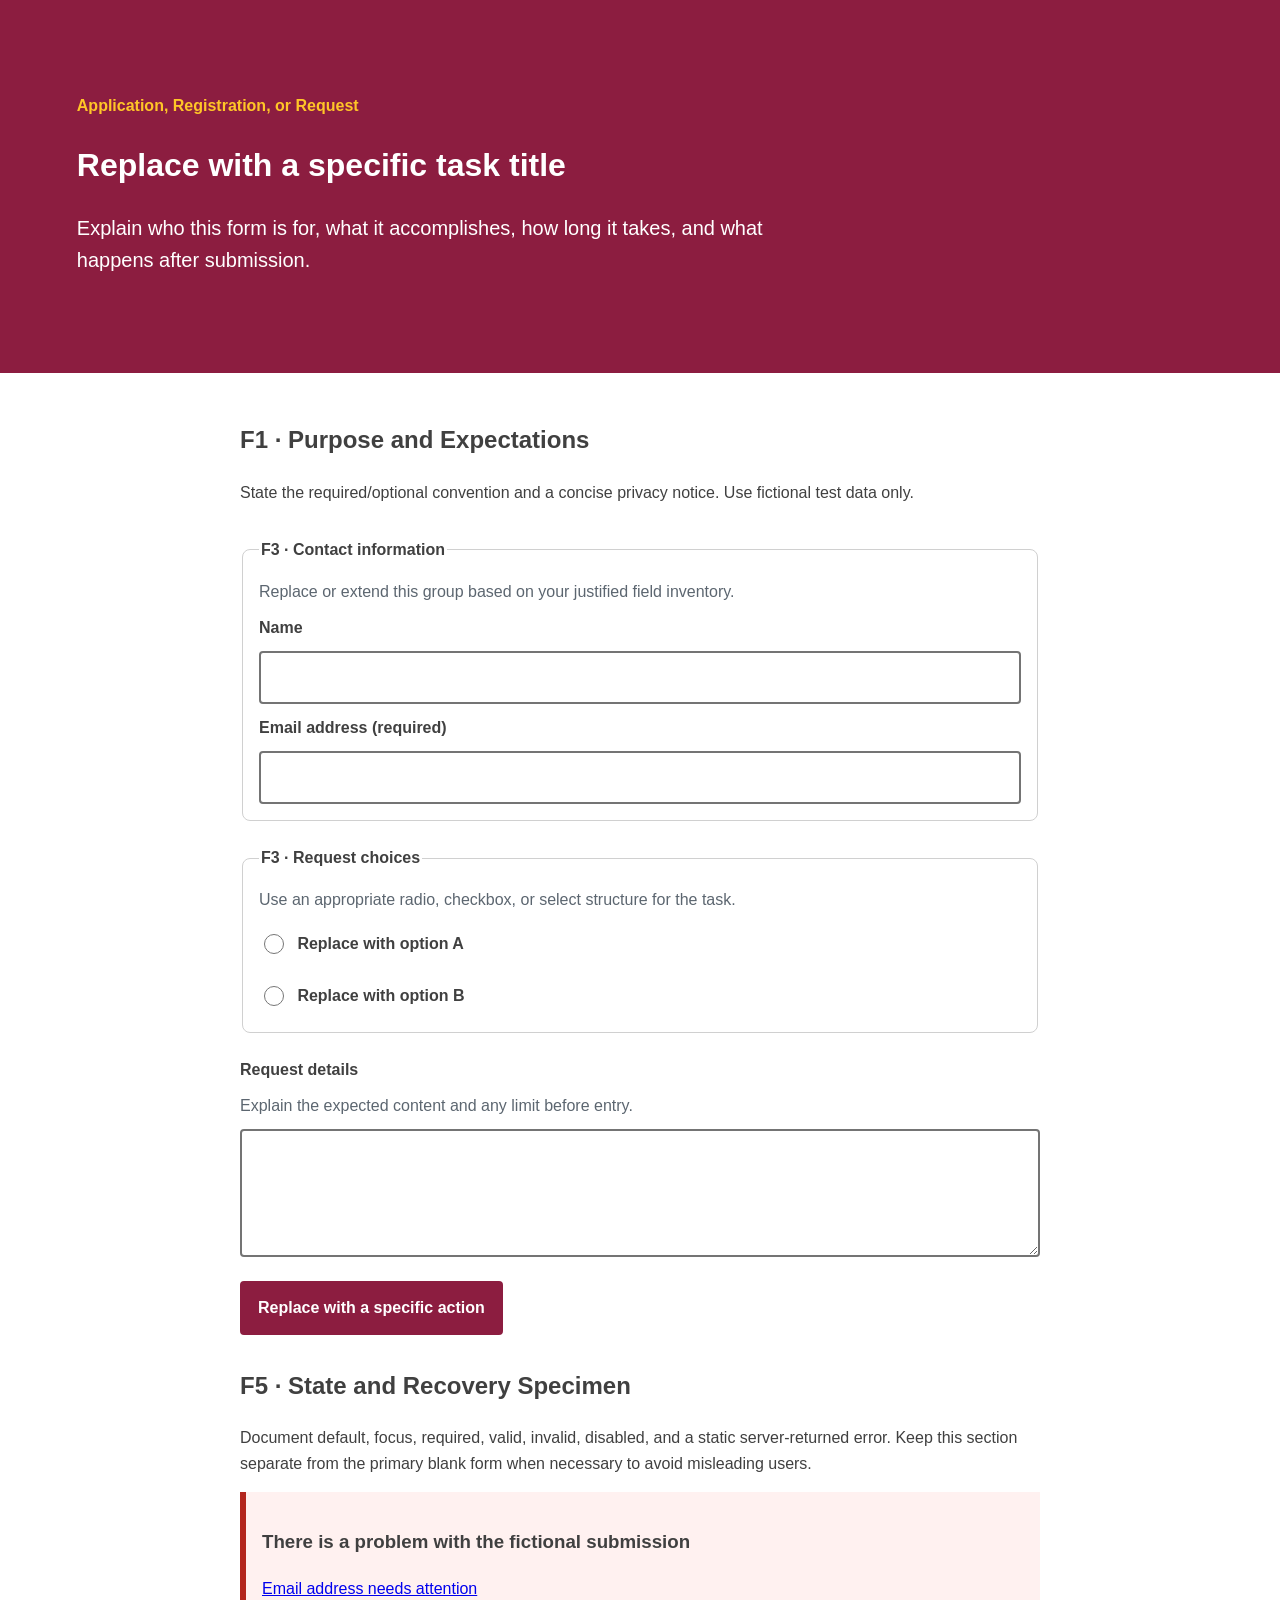
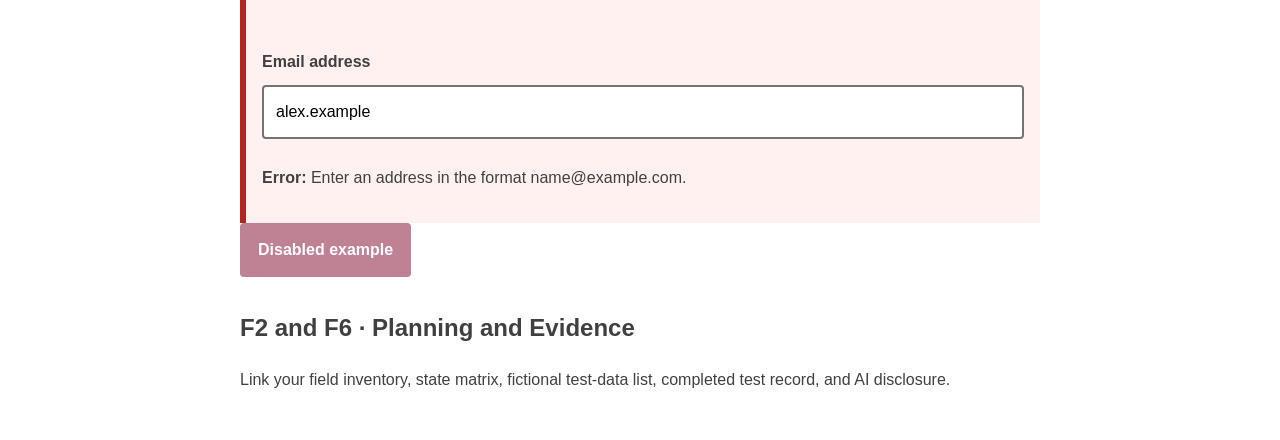
==== index.html @ d4b48e79 "Created Files" ====
<!doctype html>
<html lang="en">
    <head>
        <meta charset="utf-8">
        <meta name="viewport" content="width=device-width,initial-scale=1">
        <title>Inclusive Form Flow</title><link rel="stylesheet" href="styles.css">
    </head>
    <body>
        <header class="page-header">
            <p class="eyebrow">Application, Registration, or Request</p>
            <h1>Replace with a specific task title</h1>
            <p class="lede">Explain who this form is for, what it accomplishes, how long it takes, and what happens after submission.</p>
        </header>
        <main>
            <section id="expectations">
                <h2>F1 · Purpose and Expectations</h2>
                <p>State the required/optional convention and a concise privacy notice. Use fictional test data only.</p>
            </section>
            <form action="" method="get">
                <fieldset>
                    <legend>F3 · Contact information</legend>
                    <p class="help">Replace or extend this group based on your justified field inventory.</p>
                    <div class="field">
                        <label for="name">Name</label>
                        <input id="name" name="name" type="text" autocomplete="name">
                    </div>
                    <div class="field">
                        <label for="email">Email address (required)</label>
                        <input id="email" name="email" type="email" autocomplete="email" required>
                    </div>
                </fieldset>
                <fieldset>
                    <legend>F3 · Request choices</legend>
                    <p class="help">Use an appropriate radio, checkbox, or select structure for the task.</p>
                    <label class="choice">
                        <input type="radio" name="request_type" value="option-a"> Replace with option A</label>
                        <label class="choice"><input type="radio" name="request_type" value="option-b"> Replace with option B</label>
                    </fieldset>
                    <div class="field">
                        <label for="details">Request details</label>
                        <p class="help" id="details-help">Explain the expected content and any limit before entry.</p>
                        <textarea id="details" name="details" aria-describedby="details-help"></textarea>
                    </div>
                    <button type="submit">Replace with a specific action</button>
                </form>
                <section id="states">
                    <h2>F5 · State and Recovery Specimen</h2>
                    <p>Document default, focus, required, valid, invalid, disabled, and a static server-returned error. Keep this section separate from the primary blank form when necessary to avoid misleading users.</p>
                    <div class="error-summary">
                        <h3>There is a problem with the fictional submission</h3>
                        <p><a href="#error-example">Email address needs attention</a></p>
                    </div>
                    <div class="field field-error">
                        <label for="error-example">Email address</label>
                        <input id="error-example" type="email" value="alex.example" aria-invalid="true" aria-describedby="error-message">
                        <p id="error-message"><strong>Error:</strong> Enter an address in the format name@example.com.</p>
                    </div>
                    <button type="button" disabled>Disabled example</button>
                </section>
                <section id="documentation">
                    <h2>F2 and F6 · Planning and Evidence</h2>
                    <p>Link your field inventory, state matrix, fictional test-data list, completed test record, and AI disclosure.</p>
                </section>
            </main>
        </body>
        </html>
---- styles.css ----
:root{
    --color-text:#404040;
    --color-surface:#fff;
    --color-action:#8c1d40;
    --color-accent:#ffc627;
    --color-border:#747474;
    --color-error:#b3261e;
    --color-muted:#5c6670;
    --space-3:1rem;
    --radius:.5rem;
    --measure:68ch;
}
*,*::before,*::after{
    box-sizing:border-box;
}
body{
    margin:0;
    color:var(--color-text);
    background:var(--color-surface);
    font-family:Arial,sans-serif;
    line-height:1.6;
}
.page-header{
    padding:clamp(2rem,6vw,5rem);
    background:var(--color-action);
    color:#fff;
}
.eyebrow{
    color:var(--color-accent);
    font-weight:700;
}
.lede{
    max-width:var(--measure);
    font-size:1.25rem;
}
main{
    max-width:52rem;
    margin:auto;
    padding:var(--space-3);
}
section,form{
    margin-block:2rem;
}
form,fieldset,.field{
    display:grid;
    gap:.65rem;
}
form{
    gap:1.5rem;
}
fieldset{
    padding:1rem;
    border:1px solid #d0d0d0;
    border-radius:var(--radius);
}
legend,label{
    font-weight:700;
}
.help{
    margin:0;
    color:var(--color-muted);
}
input,select,textarea,button{
    font:inherit;
}
input:not([type="radio"]):not([type="checkbox"]),select,textarea{
    width:100%;
    padding:.75rem;
    border:2px solid var(--color-border);
    border-radius:.25rem;
}
textarea{
    min-height:8rem;
    resize:vertical;
}
.choice{
    display:flex;
    gap:.65rem;
    align-items:flex-start;
    padding:.5rem 0;
}
.choice input{
    inline-size:1.25rem;
    block-size:1.25rem;
}
button{
    justify-self:start;
    min-height:44px;
    padding:.75rem 1rem;
    background:var(--color-action);
    color:#fff;
    border:2px solid var(--color-action);
    border-radius:.25rem;
    font-weight:700;
}
:focus-visible{
    outline:.2rem solid var(--color-accent);
    outline-offset:.2rem;
}
.error-summary,.field-error{
    padding:1rem;
    border-left:.4rem solid var(--color-error);
    background:#fff1f0;
}
.field-error input{
    border-color:var(--color-error);
}
button:disabled{
    opacity:.55;
    cursor:not-allowed;
}
@media (min-width:48rem){
    .paired-fields{
        display:grid;
        grid-template-columns:1fr 1fr;
        gap:1rem;
    }
}
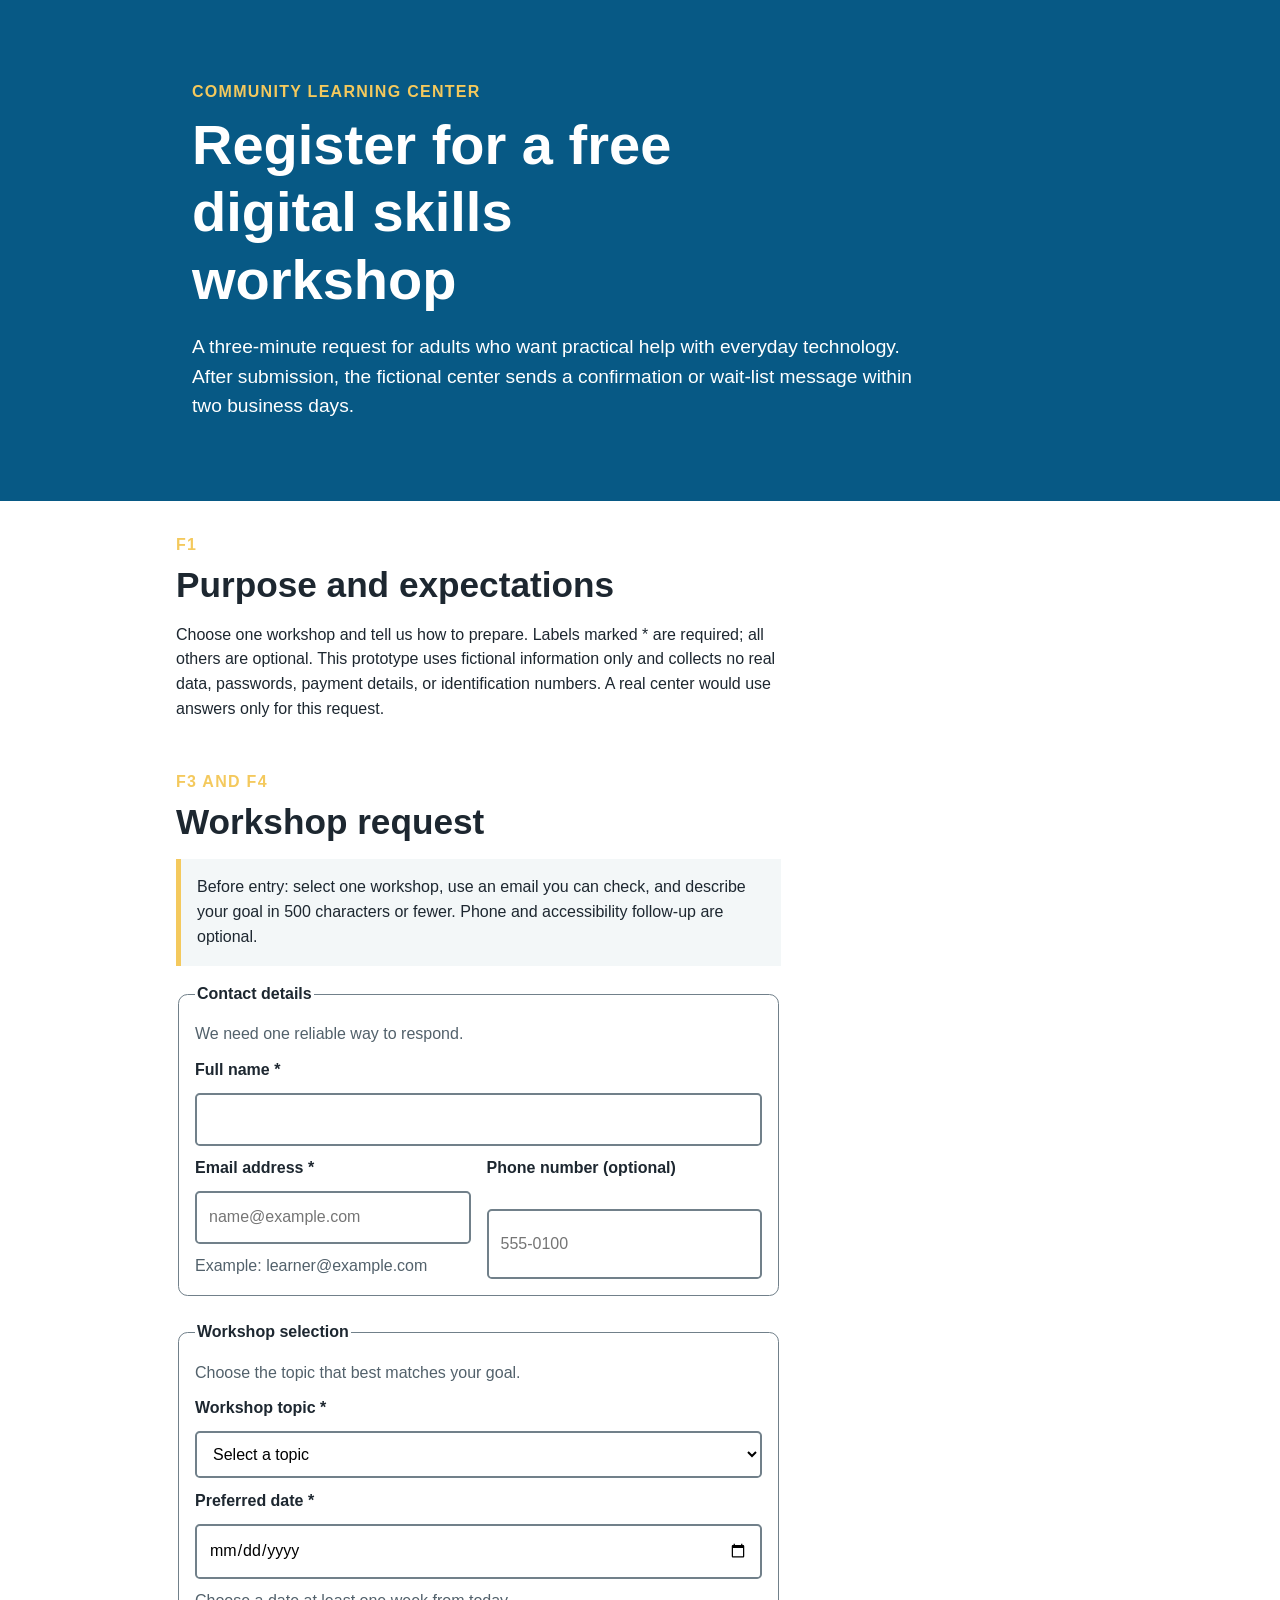
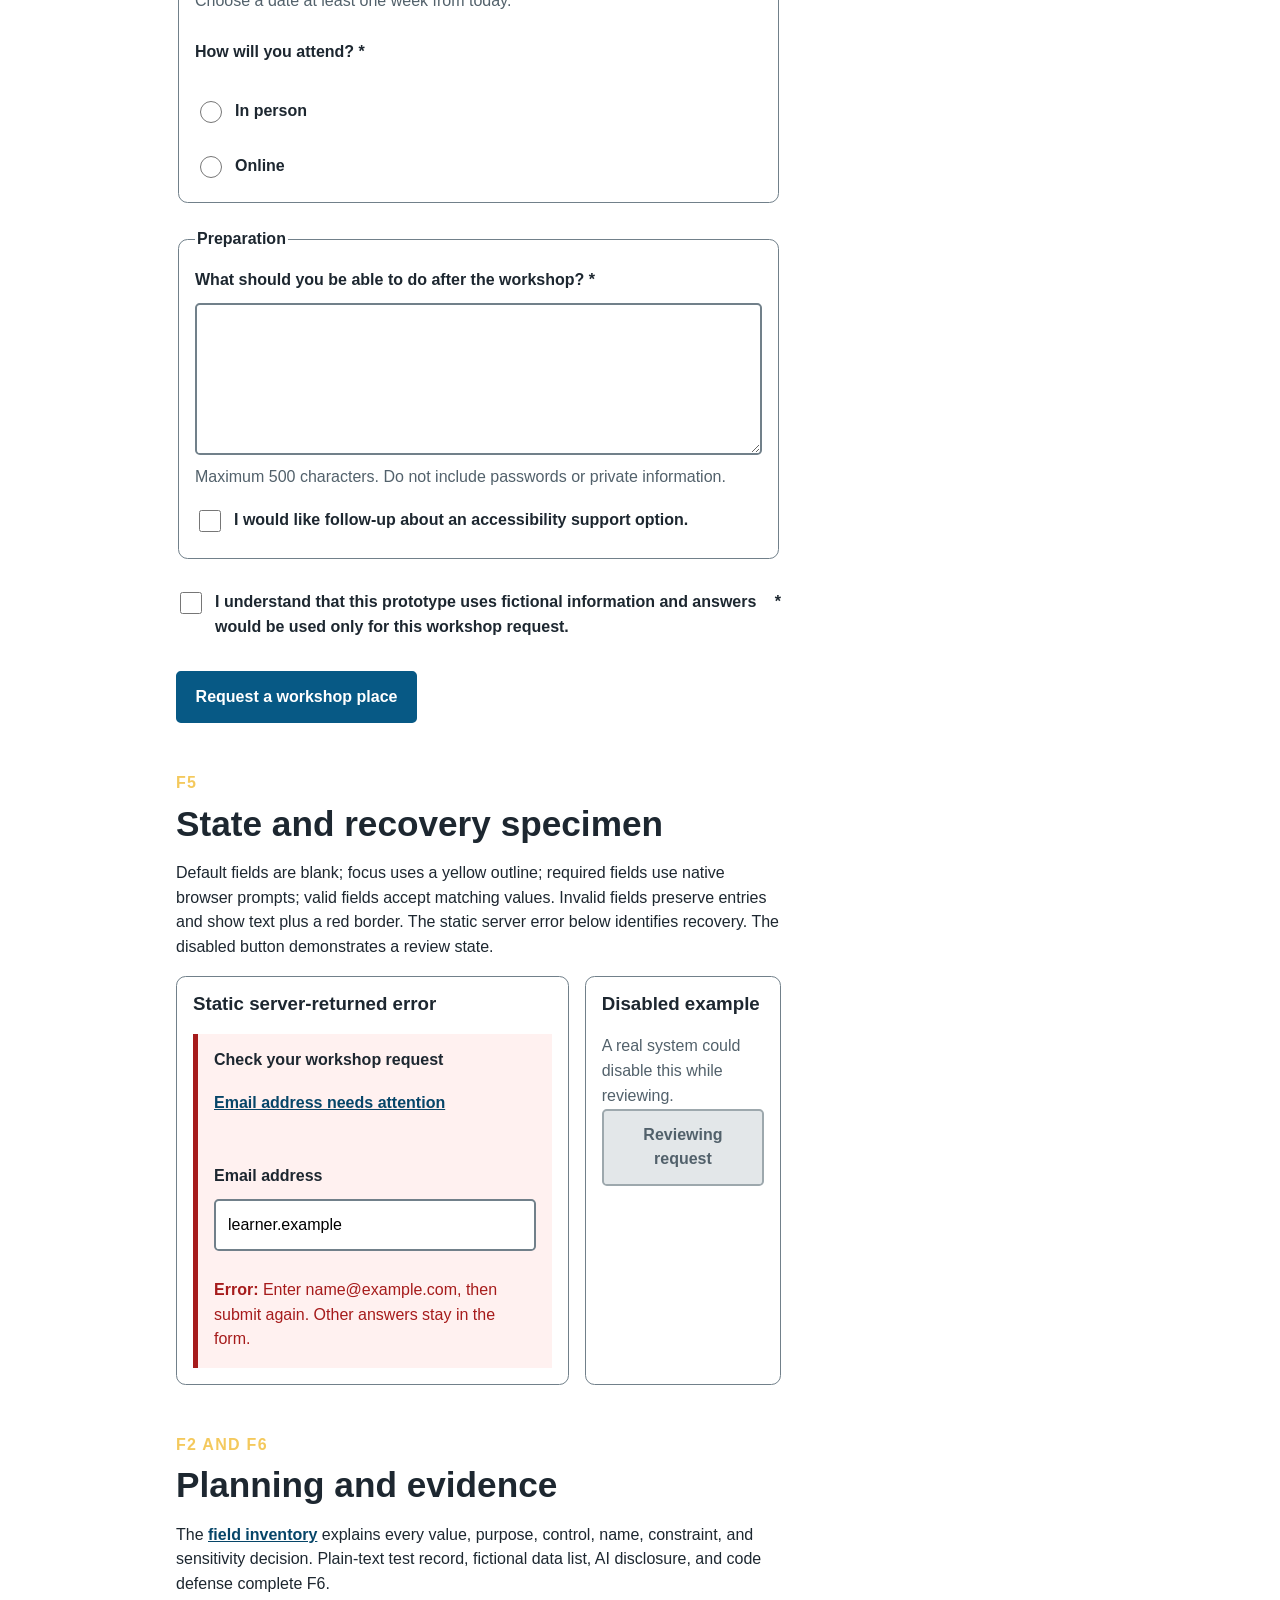
==== commit ebb4a65d: "Workshop registration foundation" ====
--- a/index.html
+++ b/index.html
@@ -2,65 +2,113 @@
 <html lang="en">
     <head>
         <meta charset="utf-8">
-        <meta name="viewport" content="width=device-width,initial-scale=1">
-        <title>Inclusive Form Flow</title><link rel="stylesheet" href="styles.css">
+        <meta name="viewport" content="width=device-width, initial-scale=1">
+        <title>Community Skills Workshop Registration</title>
+        <link rel="stylesheet" href="styles.css">
     </head>
     <body>
         <header class="page-header">
-            <p class="eyebrow">Application, Registration, or Request</p>
-            <h1>Replace with a specific task title</h1>
-            <p class="lede">Explain who this form is for, what it accomplishes, how long it takes, and what happens after submission.</p>
+            <p class="eyebrow">Community Learning Center</p>
+            <h1>Register for a free digital skills workshop</h1>
+            <p class="lede">A three-minute request for adults who want practical help with everyday technology. After submission, the fictional center sends a confirmation or wait-list message within two business days.</p>
         </header>
         <main>
             <section id="expectations">
-                <h2>F1 · Purpose and Expectations</h2>
-                <p>State the required/optional convention and a concise privacy notice. Use fictional test data only.</p>
+                <p class="section-label">F1</p>
+                <h2>Purpose and expectations</h2>
+                <p>Choose one workshop and tell us how to prepare. Labels marked <span aria-hidden="true">*</span> are required; all others are optional. This prototype uses fictional information only and collects no real data, passwords, payment details, or identification numbers. A real center would use answers only for this request.</p>
             </section>
-            <form action="" method="get">
-                <fieldset>
-                    <legend>F3 · Contact information</legend>
-                    <p class="help">Replace or extend this group based on your justified field inventory.</p>
-                    <div class="field">
-                        <label for="name">Name</label>
-                        <input id="name" name="name" type="text" autocomplete="name">
+            <section id="form-section">
+                <p class="section-label">F3 and F4</p>
+                <h2>Workshop request</h2>
+                <p class="requirements">Before entry: select one workshop, use an email you can check, and describe your goal in 500 characters or fewer. Phone and accessibility follow-up are optional.</p>
+                <form action="" method="post">
+                    <fieldset>
+                        <legend>Contact details</legend>
+                        <p class="help">We need one reliable way to respond.</p>
+                        <label for="full-name">Full name <span aria-hidden="true">*</span></label>
+                        <input id="full-name" name="full_name" type="text" autocomplete="name" required>
+                        <div class="paired-fields">
+                            <div class="field">
+                                <label for="email">Email address <span aria-hidden="true">*</span></label>
+                                <input id="email" name="email" type="email" autocomplete="email" placeholder="name@example.com" required>
+                                <p class="help">Example: learner@example.com</p>
+                            </div>
+                            <div class="field">
+                                <label for="phone">Phone number (optional)</label>
+                                <input id="phone" name="phone" type="tel" autocomplete="tel" inputmode="tel" placeholder="555-0100">
+                            </div>
+                        </div>
+                    </fieldset>
+                    <fieldset>
+                        <legend>Workshop selection</legend>
+                        <p class="help">Choose the topic that best matches your goal.</p>
+                        <label for="workshop">Workshop topic <span aria-hidden="true">*</span></label>
+                        <select id="workshop" name="workshop" required>
+                            <option value="">Select a topic</option>
+                            <option value="online-safety">Online safety basics</option>
+                            <option value="job-search">Online job searching</option>
+                            <option value="video-calls">Video calls and messaging</option>
+                        </select>
+                        <label for="preferred-date">Preferred date <span aria-hidden="true">*</span></label>
+                        <input id="preferred-date" name="preferred_date" type="date" required>
+                        <p class="help">Choose a date at least one week from today.</p>
+                        <p id="attendance-label" class="field-label">How will you attend? <span aria-hidden="true">*</span></p>
+                        <div class="choice-group" role="group" aria-labelledby="attendance-label">
+                            <label class="choice">
+                                <input type="radio" name="attendance" value="in-person" required> In person
+                            </label>
+                            <label class="choice">
+                                <input type="radio" name="attendance" value="online"> Online
+                            </label>
+                        </div>
+                    </fieldset>
+                    <fieldset>
+                        <legend>Preparation</legend>
+                        <label for="learning-goal">What should you be able to do after the workshop? <span aria-hidden="true">*</span></label>
+                        <textarea id="learning-goal" name="learning_goal" rows="5" maxlength="500" aria-describedby="learning-help" required></textarea>
+                        <p class="help" id="learning-help">Maximum 500 characters. Do not include passwords or private information.</p>
+                        <label class="choice">
+                            <input type="checkbox" name="accessibility_support" value="requested">
+                            I would like follow-up about an accessibility support option.
+                        </label>
+                    </fieldset>
+                    <label class="choice">
+                        <input type="checkbox" name="privacy_acknowledged" value="yes" required>
+                        I understand that this prototype uses fictional information and answers would be used only for this workshop request. <span aria-hidden="true">*</span>
+                    </label>
+                    <button type="submit">Request a workshop place</button>
+                </form>
+            </section>
+            <section id="states">
+                <p class="section-label">F5</p>
+                <h2>State and recovery specimen</h2>
+                <p>Default fields are blank; focus uses a yellow outline; required fields use native browser prompts; valid fields accept matching values. Invalid fields preserve entries and show text plus a red border. The static server error below identifies recovery. The disabled button demonstrates a review state.</p>
+                <div class="state-grid">
+                    <div class="state-card">
+                        <h3>Static server-returned error</h3>
+                        <div class="error-summary">
+                            <h4>Check your workshop request</h4>
+                            <p><a href="#error-example">Email address needs attention</a></p>
+                        </div>
+                        <div class="field field-error">
+                            <label for="error-example">Email address</label>
+                            <input id="error-example" type="email" value="learner.example" aria-invalid="true" aria-describedby="error-message">
+                            <p id="error-message" class="error-message"><strong>Error:</strong> Enter name@example.com, then submit again. Other answers stay in the form.</p>
+                        </div>
                     </div>
-                    <div class="field">
-                        <label for="email">Email address (required)</label>
-                        <input id="email" name="email" type="email" autocomplete="email" required>
+                    <div class="state-card">
+                        <h3>Disabled example</h3>
+                        <p class="help">A real system could disable this while reviewing.</p>
+                        <button type="button" disabled>Reviewing request</button>
                     </div>
-                </fieldset>
-                <fieldset>
-                    <legend>F3 · Request choices</legend>
-                    <p class="help">Use an appropriate radio, checkbox, or select structure for the task.</p>
-                    <label class="choice">
-                        <input type="radio" name="request_type" value="option-a"> Replace with option A</label>
-                        <label class="choice"><input type="radio" name="request_type" value="option-b"> Replace with option B</label>
-                    </fieldset>
-                    <div class="field">
-                        <label for="details">Request details</label>
-                        <p class="help" id="details-help">Explain the expected content and any limit before entry.</p>
-                        <textarea id="details" name="details" aria-describedby="details-help"></textarea>
-                    </div>
-                    <button type="submit">Replace with a specific action</button>
-                </form>
-                <section id="states">
-                    <h2>F5 · State and Recovery Specimen</h2>
-                    <p>Document default, focus, required, valid, invalid, disabled, and a static server-returned error. Keep this section separate from the primary blank form when necessary to avoid misleading users.</p>
-                    <div class="error-summary">
-                        <h3>There is a problem with the fictional submission</h3>
-                        <p><a href="#error-example">Email address needs attention</a></p>
-                    </div>
-                    <div class="field field-error">
-                        <label for="error-example">Email address</label>
-                        <input id="error-example" type="email" value="alex.example" aria-invalid="true" aria-describedby="error-message">
-                        <p id="error-message"><strong>Error:</strong> Enter an address in the format name@example.com.</p>
-                    </div>
-                    <button type="button" disabled>Disabled example</button>
-                </section>
-                <section id="documentation">
-                    <h2>F2 and F6 · Planning and Evidence</h2>
-                    <p>Link your field inventory, state matrix, fictional test-data list, completed test record, and AI disclosure.</p>
-                </section>
-            </main>
-        </body>
-        </html>
+                </div>
+            </section>
+            <section id="documentation">
+                <p class="section-label">F2 and F6</p>
+                <h2>Planning and evidence</h2>
+                <p>The <a href="field-inventory-template.html">field inventory</a> explains every value, purpose, control, name, constraint, and sensitivity decision. Plain-text test record, fictional data list, AI disclosure, and code defense complete F6.</p>
+            </section>
+        </main>
+    </body>
+</html>
--- a/styles.css
+++ b/styles.css
@@ -1,118 +1,204 @@
-:root{
-    --color-text:#404040;
-    --color-surface:#fff;
-    --color-action:#8c1d40;
-    --color-accent:#ffc627;
-    --color-border:#747474;
-    --color-error:#b3261e;
-    --color-muted:#5c6670;
-    --space-3:1rem;
-    --radius:.5rem;
-    --measure:68ch;
-}
-*,*::before,*::after{
-    box-sizing:border-box;
-}
-body{
-    margin:0;
-    color:var(--color-text);
-    background:var(--color-surface);
-    font-family:Arial,sans-serif;
-    line-height:1.6;
-}
-.page-header{
-    padding:clamp(2rem,6vw,5rem);
-    background:var(--color-action);
-    color:#fff;
-}
-.eyebrow{
-    color:var(--color-accent);
-    font-weight:700;
-}
-.lede{
-    max-width:var(--measure);
-    font-size:1.25rem;
-}
-main{
-    max-width:52rem;
-    margin:auto;
-    padding:var(--space-3);
-}
-section,form{
-    margin-block:2rem;
-}
-form,fieldset,.field{
-    display:grid;
-    gap:.65rem;
-}
-form{
-    gap:1.5rem;
-}
-fieldset{
-    padding:1rem;
-    border:1px solid #d0d0d0;
-    border-radius:var(--radius);
-}
-legend,label{
-    font-weight:700;
-}
-.help{
-    margin:0;
-    color:var(--color-muted);
-}
-input,select,textarea,button{
-    font:inherit;
-}
-input:not([type="radio"]):not([type="checkbox"]),select,textarea{
-    width:100%;
-    padding:.75rem;
-    border:2px solid var(--color-border);
-    border-radius:.25rem;
-}
-textarea{
-    min-height:8rem;
-    resize:vertical;
-}
-.choice{
-    display:flex;
-    gap:.65rem;
-    align-items:flex-start;
-    padding:.5rem 0;
-}
-.choice input{
-    inline-size:1.25rem;
-    block-size:1.25rem;
-}
-button{
-    justify-self:start;
-    min-height:44px;
-    padding:.75rem 1rem;
-    background:var(--color-action);
-    color:#fff;
-    border:2px solid var(--color-action);
-    border-radius:.25rem;
-    font-weight:700;
-}
-:focus-visible{
-    outline:.2rem solid var(--color-accent);
-    outline-offset:.2rem;
-}
-.error-summary,.field-error{
-    padding:1rem;
-    border-left:.4rem solid var(--color-error);
-    background:#fff1f0;
-}
-.field-error input{
-    border-color:var(--color-error);
-}
-button:disabled{
-    opacity:.55;
-    cursor:not-allowed;
-}
-@media (min-width:48rem){
-    .paired-fields{
-        display:grid;
-        grid-template-columns:1fr 1fr;
-        gap:1rem;
+:root {
+    --ink: #1d2730;
+    --muted: #52616b;
+    --surface: #fff;
+    --soft: #f3f7f8;
+    --action: #075985;
+    --dark: #064568;
+    --accent: #f4c95d;
+    --border: #71808a;
+    --error: #a61b1b;
+    --radius: .6rem;
+    --measure: 68ch;
+}
+
+*, *::before {
+    box-sizing: border-box;
+}
+
+body {
+    margin: 0;
+    color: var(--ink);
+    background: var(--surface);
+    font: 1rem/1.55 Arial, sans-serif;
+}
+
+a {
+    color: var(--dark);
+    font-weight: 700;
+}
+
+.page-header {
+    padding: clamp(2.5rem, 7vw, 5rem) max(1rem, calc((100% - 56rem) / 2));
+    color: #fff;
+    background: var(--action);
+}
+
+main {
+    width: min(100% - 2rem, 58rem);
+    margin: auto;
+    padding-block: 2rem 4rem;
+}
+
+.eyebrow, .section-label {
+    margin: 0 0 .4rem;
+    color: var(--accent);
+    font-weight: 700;
+    letter-spacing: .08em;
+    text-transform: uppercase;
+}
+
+h1, h2, h3, h4 {
+    line-height: 1.2;
+}
+
+h1 {
+    max-width: 18ch;
+    margin: 0;
+    font-size: clamp(2rem, 7vw, 3.5rem);
+}
+
+h2 {
+    margin-block: .2rem 1rem;
+    font-size: clamp(1.5rem, 4vw, 2.2rem);
+}
+
+h3 {
+    margin-top: 0;
+}
+
+.lede {
+    max-width: var(--measure);
+    margin-bottom: 0;
+    font-size: 1.2rem;
+}
+
+section {
+    max-width: var(--measure);
+    margin-bottom: 3rem;
+}
+
+.requirements, .error-summary, .field-error {
+    padding: 1rem;
+    border-left: .35rem solid var(--accent);
+    background: var(--soft);
+}
+
+form, fieldset, .field {
+    display: grid;
+    gap: .65rem;
+}
+
+form {
+    gap: 1.5rem;
+}
+
+fieldset, .state-card {
+    min-width: 0;
+    padding: 1rem;
+    border: 1px solid var(--border);
+    border-radius: var(--radius);
+}
+
+legend, label, .field-label {
+    font-weight: 700;
+}
+
+.help {
+    margin: 0;
+    color: var(--muted);
+}
+
+input, select, textarea, button {
+    font: inherit;
+}
+
+input:not([type="radio"]):not([type="checkbox"]), select, textarea {
+    width: 100%;
+    padding: .75rem;
+    border: 2px solid var(--border);
+    border-radius: .3rem;
+    background: #fff;
+}
+
+textarea {
+    min-height: 8rem;
+    resize: vertical;
+}
+
+.choice {
+    display: flex;
+    gap: .65rem;
+    align-items: flex-start;
+    padding: .45rem 0;
+}
+
+.choice input {
+    flex: 0 0 auto;
+    inline-size: 1.35rem;
+    block-size: 1.35rem;
+    margin-top: .15rem;
+}
+
+.choice-group, .state-grid {
+    display: grid;
+    gap: 1rem;
+}
+
+button {
+    justify-self: start;
+    min-height: 48px;
+    padding: .75rem 1.1rem;
+    color: #fff;
+    background: var(--action);
+    border: 2px solid var(--action);
+    border-radius: .3rem;
+    font-weight: 700;
+    cursor: pointer;
+}
+
+button:hover {
+    background: var(--dark);
+}
+
+:focus-visible {
+    outline: .22rem solid var(--accent);
+    outline-offset: .2rem;
+}
+
+.error-summary, .field-error {
+    border-left-color: var(--error);
+    background: #fff1f0;
+}
+
+.error-summary h4 {
+    margin-top: 0;
+}
+
+.field-error input {
+    border-color: var(--error);
+}
+
+.error-message {
+    margin-bottom: 0;
+    color: var(--error);
+}
+
+button:disabled {
+    color: var(--muted);
+    background: #e3e7e9;
+    border-color: #9da8ad;
+    cursor: not-allowed;
+}
+
+@media (min-width: 48rem) {
+    .paired-fields {
+        display: grid;
+        grid-template-columns: 1fr 1fr;
+        gap: 1rem;
     }
-}
+
+    .state-grid {
+        grid-template-columns: 2fr 1fr;
+    }
+}
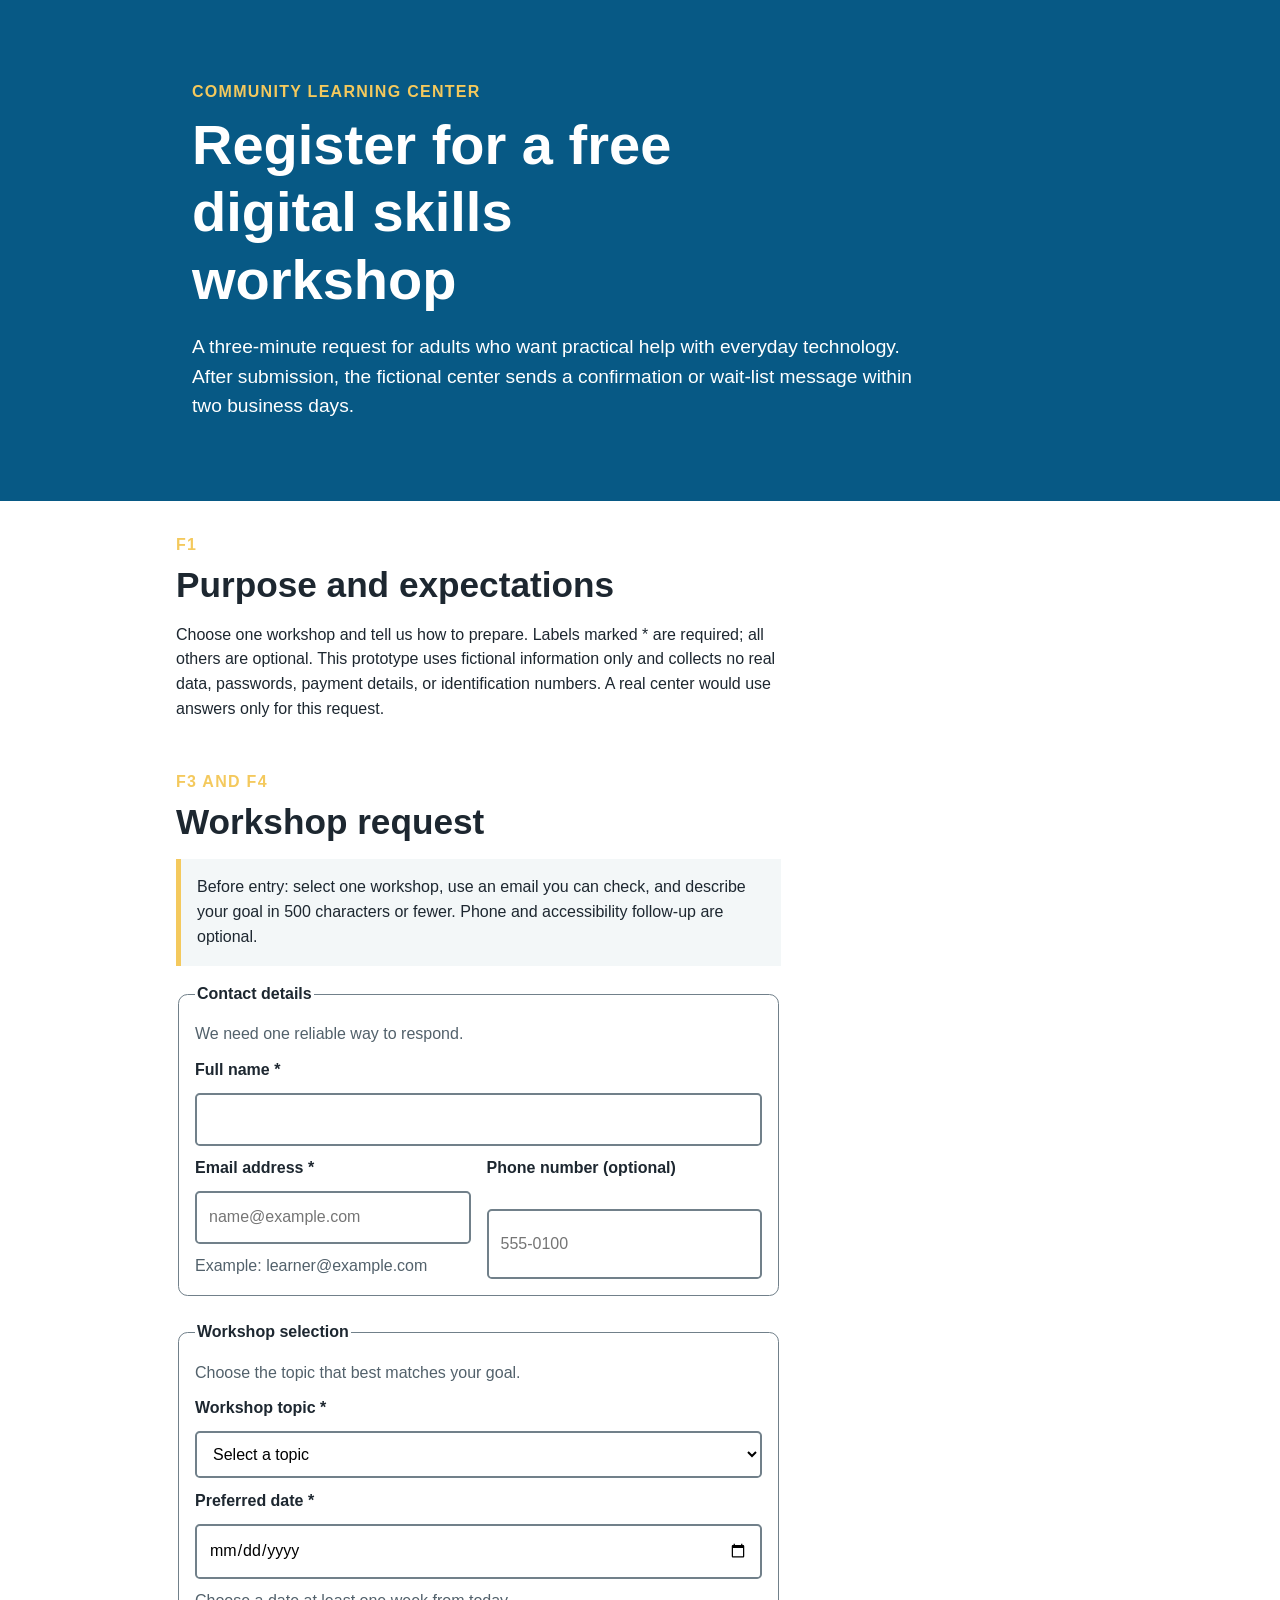
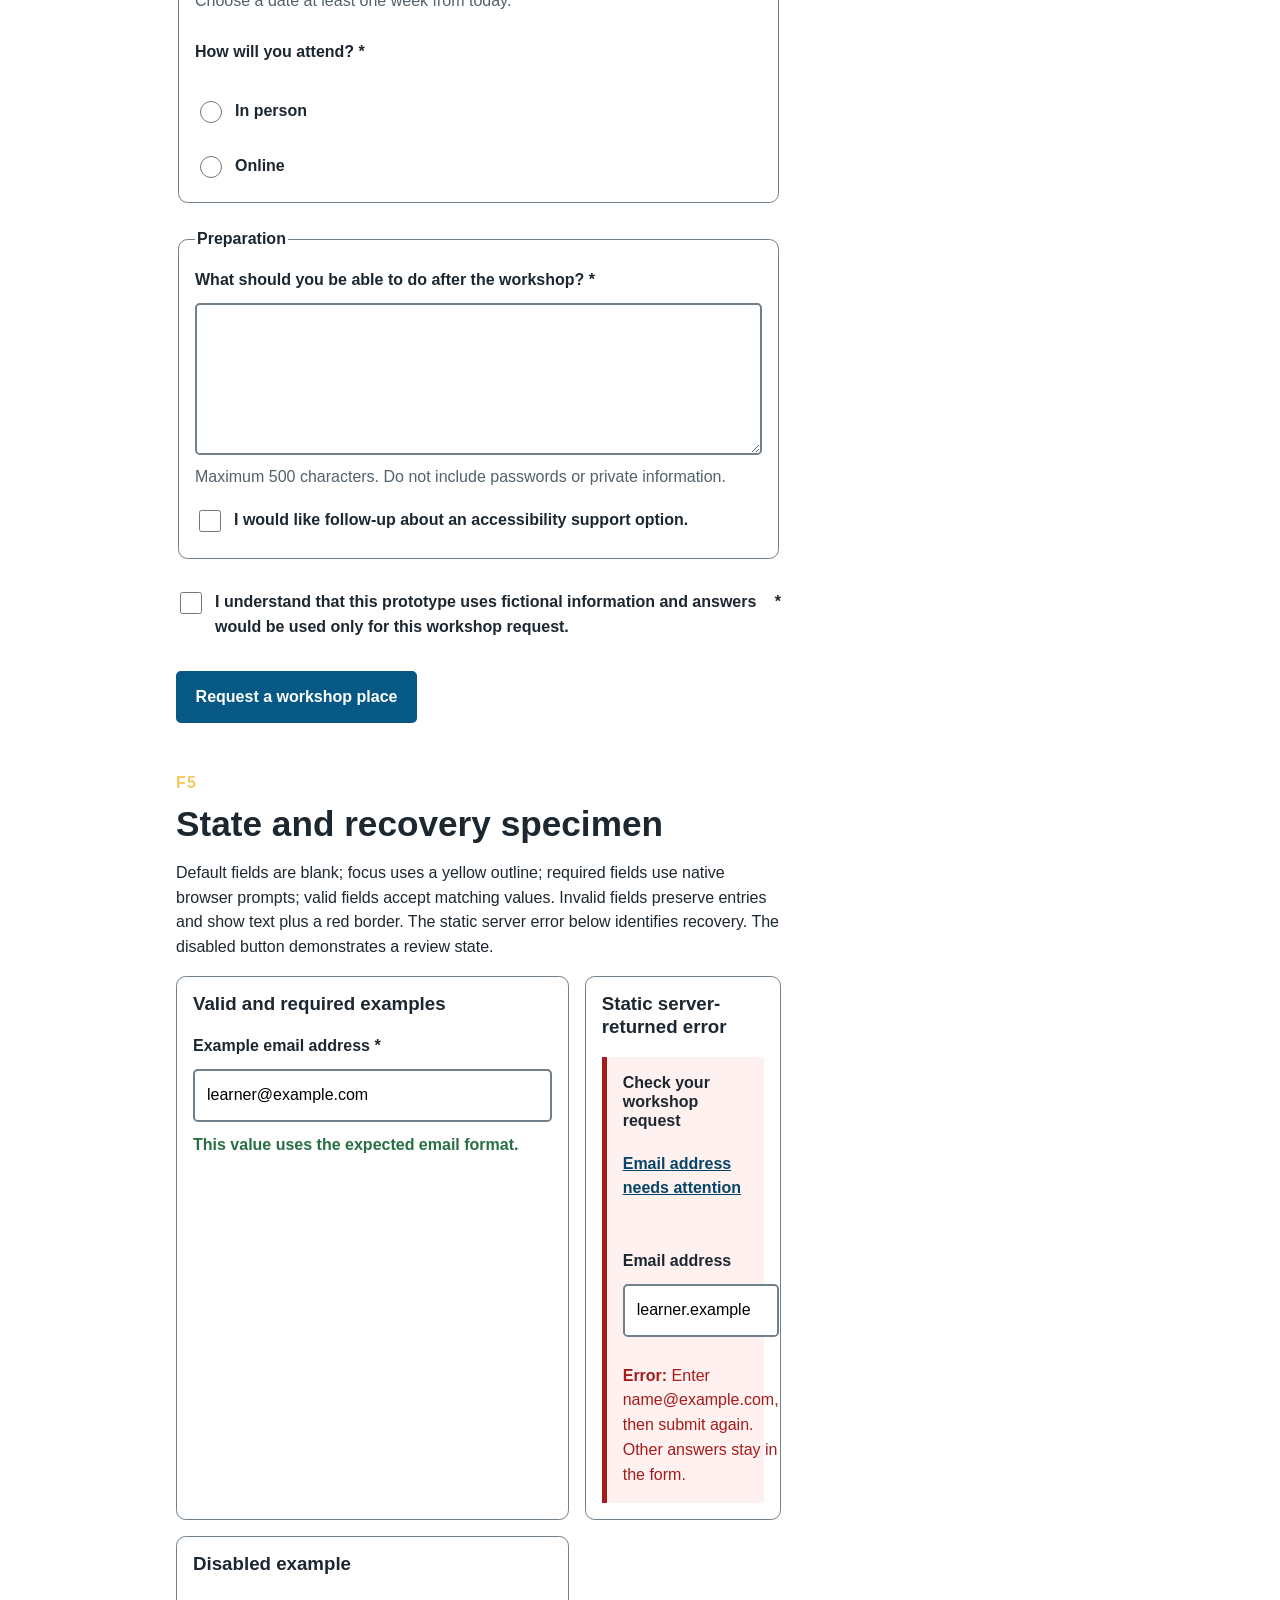
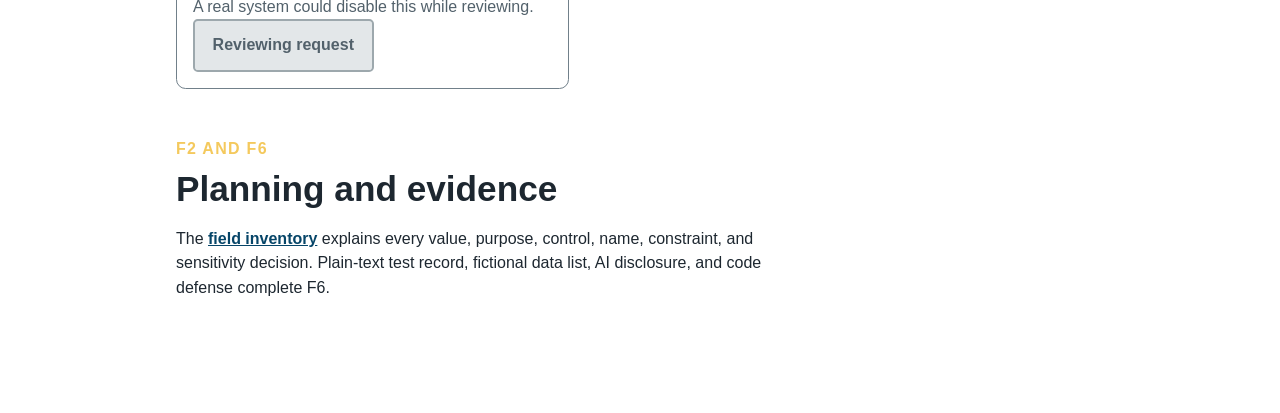
==== commit a977b602: "Form validation and evidence" ====
--- a/index.html
+++ b/index.html
@@ -27,11 +27,11 @@
                         <legend>Contact details</legend>
                         <p class="help">We need one reliable way to respond.</p>
                         <label for="full-name">Full name <span aria-hidden="true">*</span></label>
-                        <input id="full-name" name="full_name" type="text" autocomplete="name" required>
+                        <input id="full-name" name="full_name" type="text" autocomplete="name" minlength="2" maxlength="80" required>
                         <div class="paired-fields">
                             <div class="field">
                                 <label for="email">Email address <span aria-hidden="true">*</span></label>
-                                <input id="email" name="email" type="email" autocomplete="email" placeholder="name@example.com" required>
+                                <input id="email" name="email" type="email" autocomplete="email" maxlength="254" placeholder="name@example.com" required>
                                 <p class="help">Example: learner@example.com</p>
                             </div>
                             <div class="field">
@@ -51,7 +51,7 @@
                             <option value="video-calls">Video calls and messaging</option>
                         </select>
                         <label for="preferred-date">Preferred date <span aria-hidden="true">*</span></label>
-                        <input id="preferred-date" name="preferred_date" type="date" required>
+                        <input id="preferred-date" name="preferred_date" type="date" min="2026-11-15" required>
                         <p class="help">Choose a date at least one week from today.</p>
                         <p id="attendance-label" class="field-label">How will you attend? <span aria-hidden="true">*</span></p>
                         <div class="choice-group" role="group" aria-labelledby="attendance-label">
@@ -86,6 +86,14 @@
                 <p>Default fields are blank; focus uses a yellow outline; required fields use native browser prompts; valid fields accept matching values. Invalid fields preserve entries and show text plus a red border. The static server error below identifies recovery. The disabled button demonstrates a review state.</p>
                 <div class="state-grid">
                     <div class="state-card">
+                        <h3>Valid and required examples</h3>
+                        <div class="field field-valid">
+                            <label for="valid-example">Example email address <span aria-hidden="true">*</span></label>
+                            <input id="valid-example" type="email" value="learner@example.com" aria-describedby="valid-message" required>
+                            <p id="valid-message" class="valid-message">This value uses the expected email format.</p>
+                        </div>
+                    </div>
+                    <div class="state-card">
                         <h3>Static server-returned error</h3>
                         <div class="error-summary">
                             <h4>Check your workshop request</h4>
--- a/styles.css
+++ b/styles.css
@@ -179,6 +179,16 @@
     border-color: var(--error);
 }
 
+.field-valid input {
+    border-color: #287044;
+}
+
+.valid-message {
+    margin: 0;
+    color: #287044;
+    font-weight: 700;
+}
+
 .error-message {
     margin-bottom: 0;
     color: var(--error);
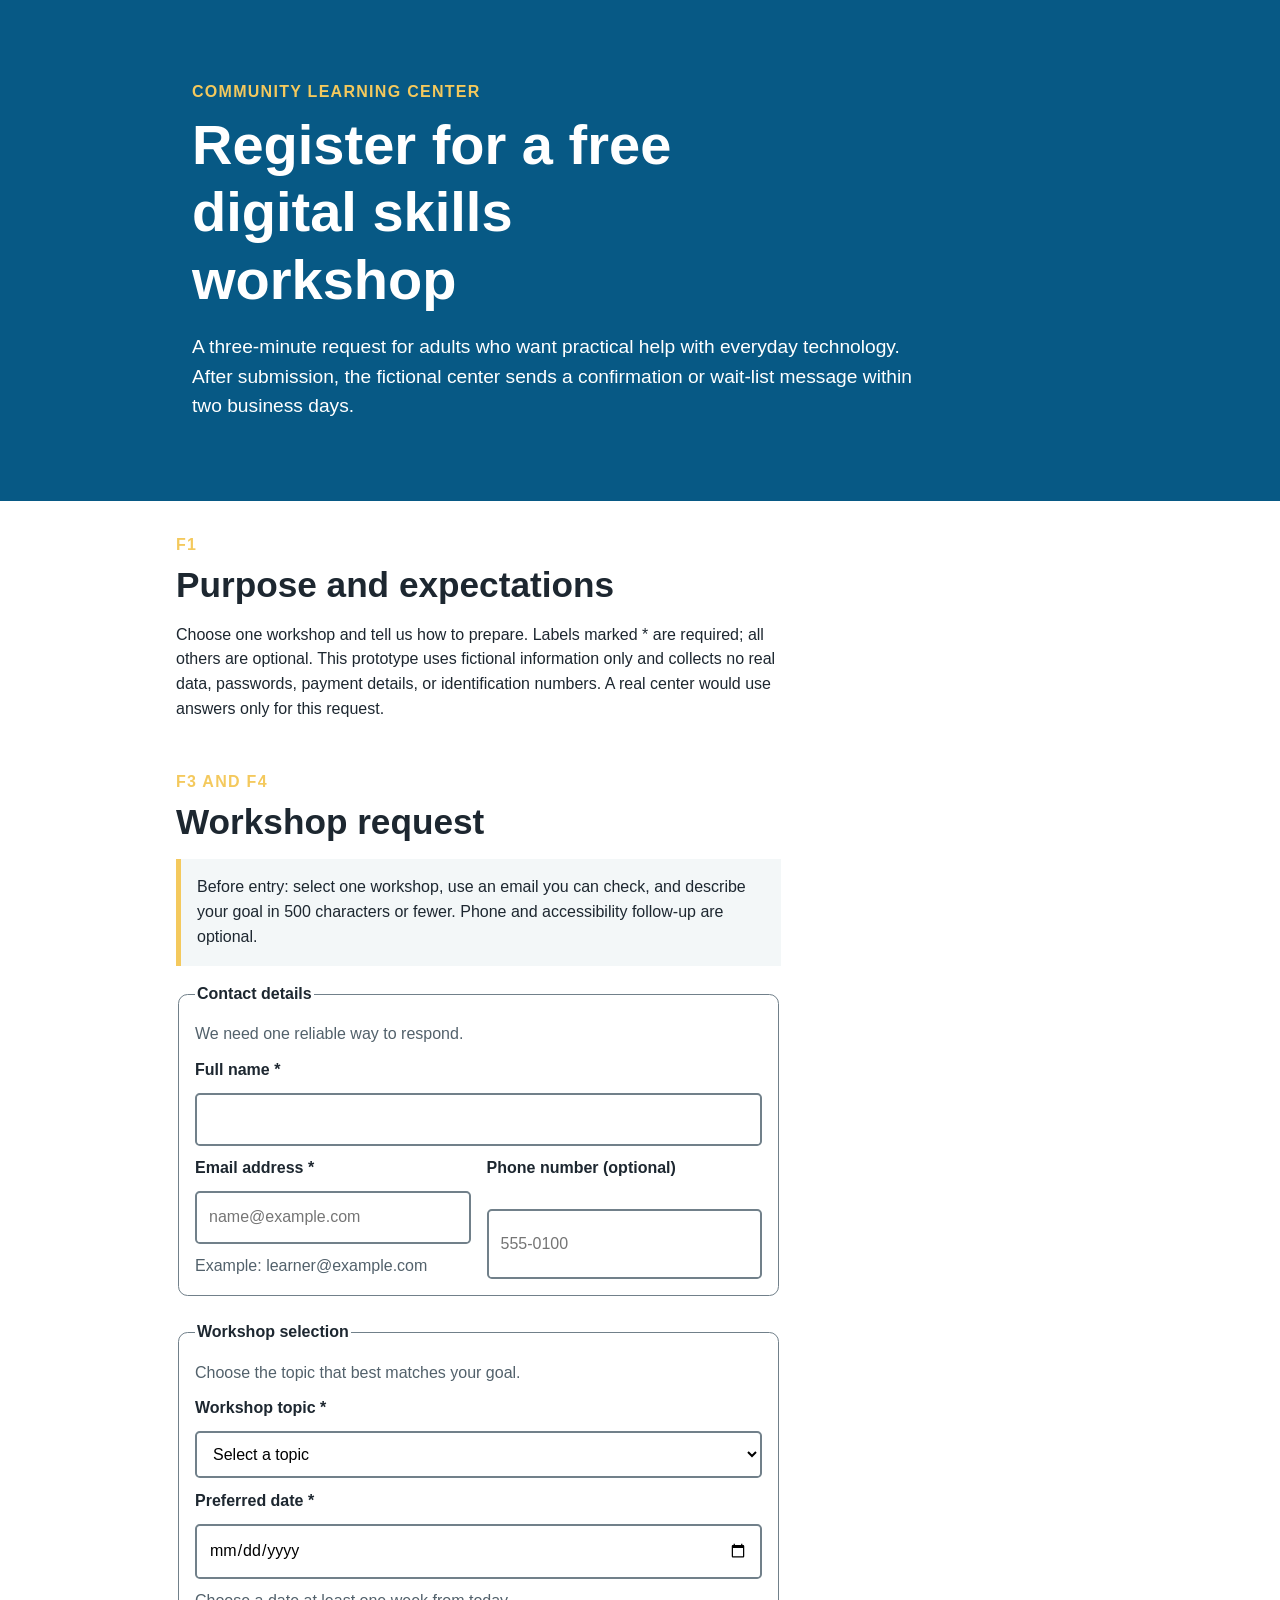
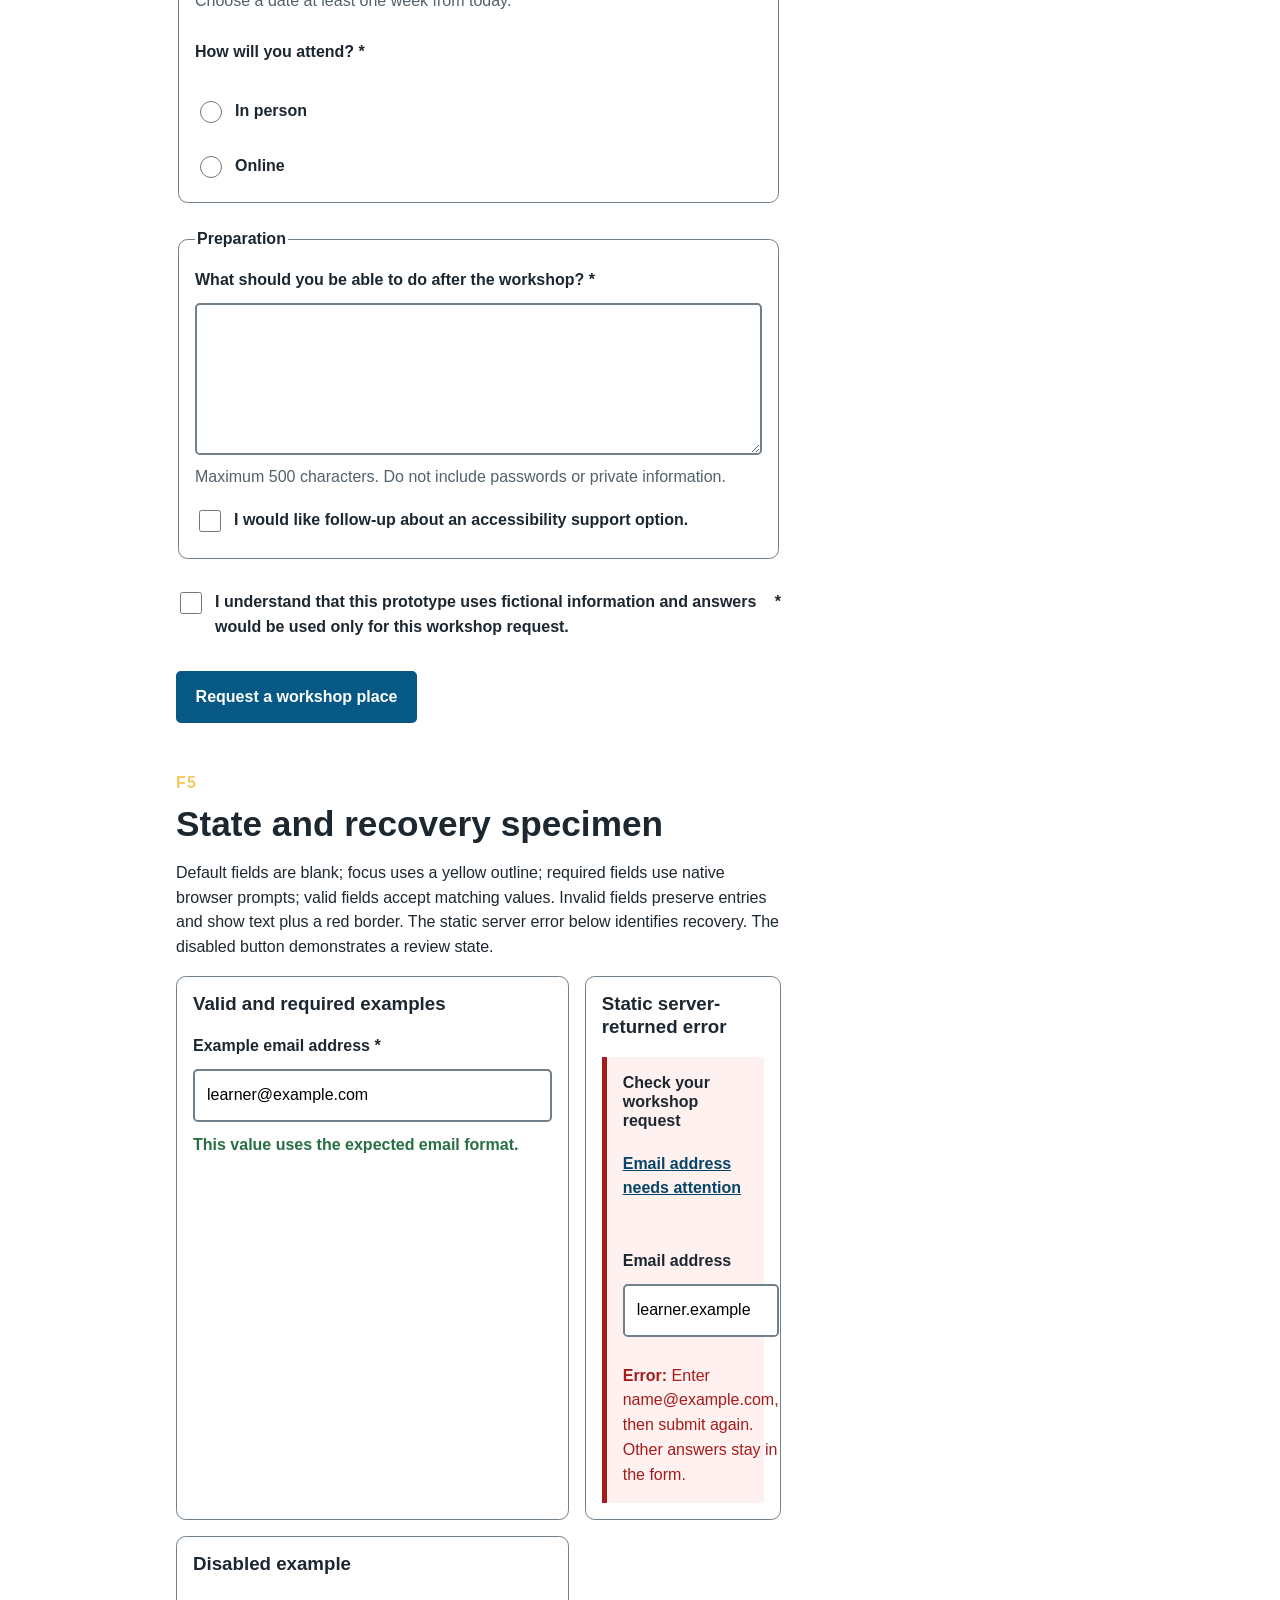
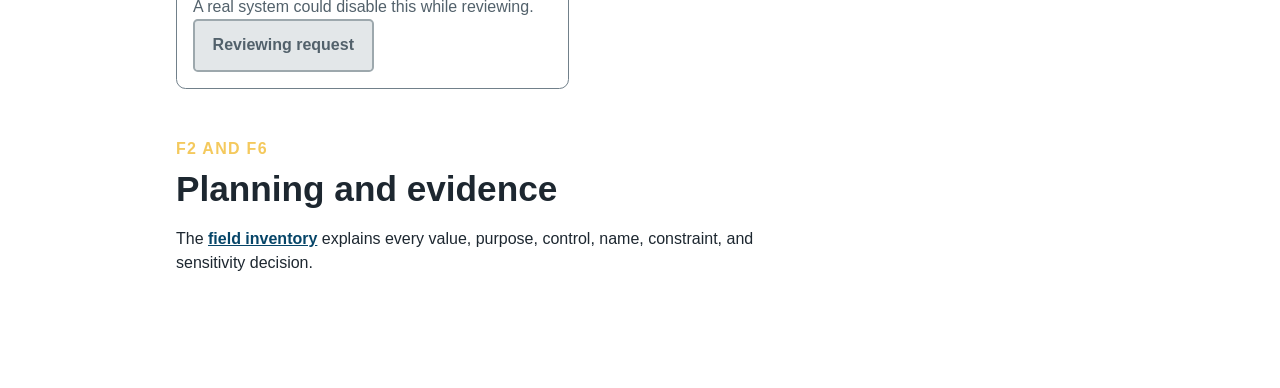
==== commit 105a2cc5: "Line change Moved plain txt to docs so I can add screenshots" ====
--- a/index.html
+++ b/index.html
@@ -115,7 +115,7 @@
             <section id="documentation">
                 <p class="section-label">F2 and F6</p>
                 <h2>Planning and evidence</h2>
-                <p>The <a href="field-inventory-template.html">field inventory</a> explains every value, purpose, control, name, constraint, and sensitivity decision. Plain-text test record, fictional data list, AI disclosure, and code defense complete F6.</p>
+                <p>The <a href="field-inventory-template.html">field inventory</a> explains every value, purpose, control, name, constraint, and sensitivity decision.</p>
             </section>
         </main>
     </body>
